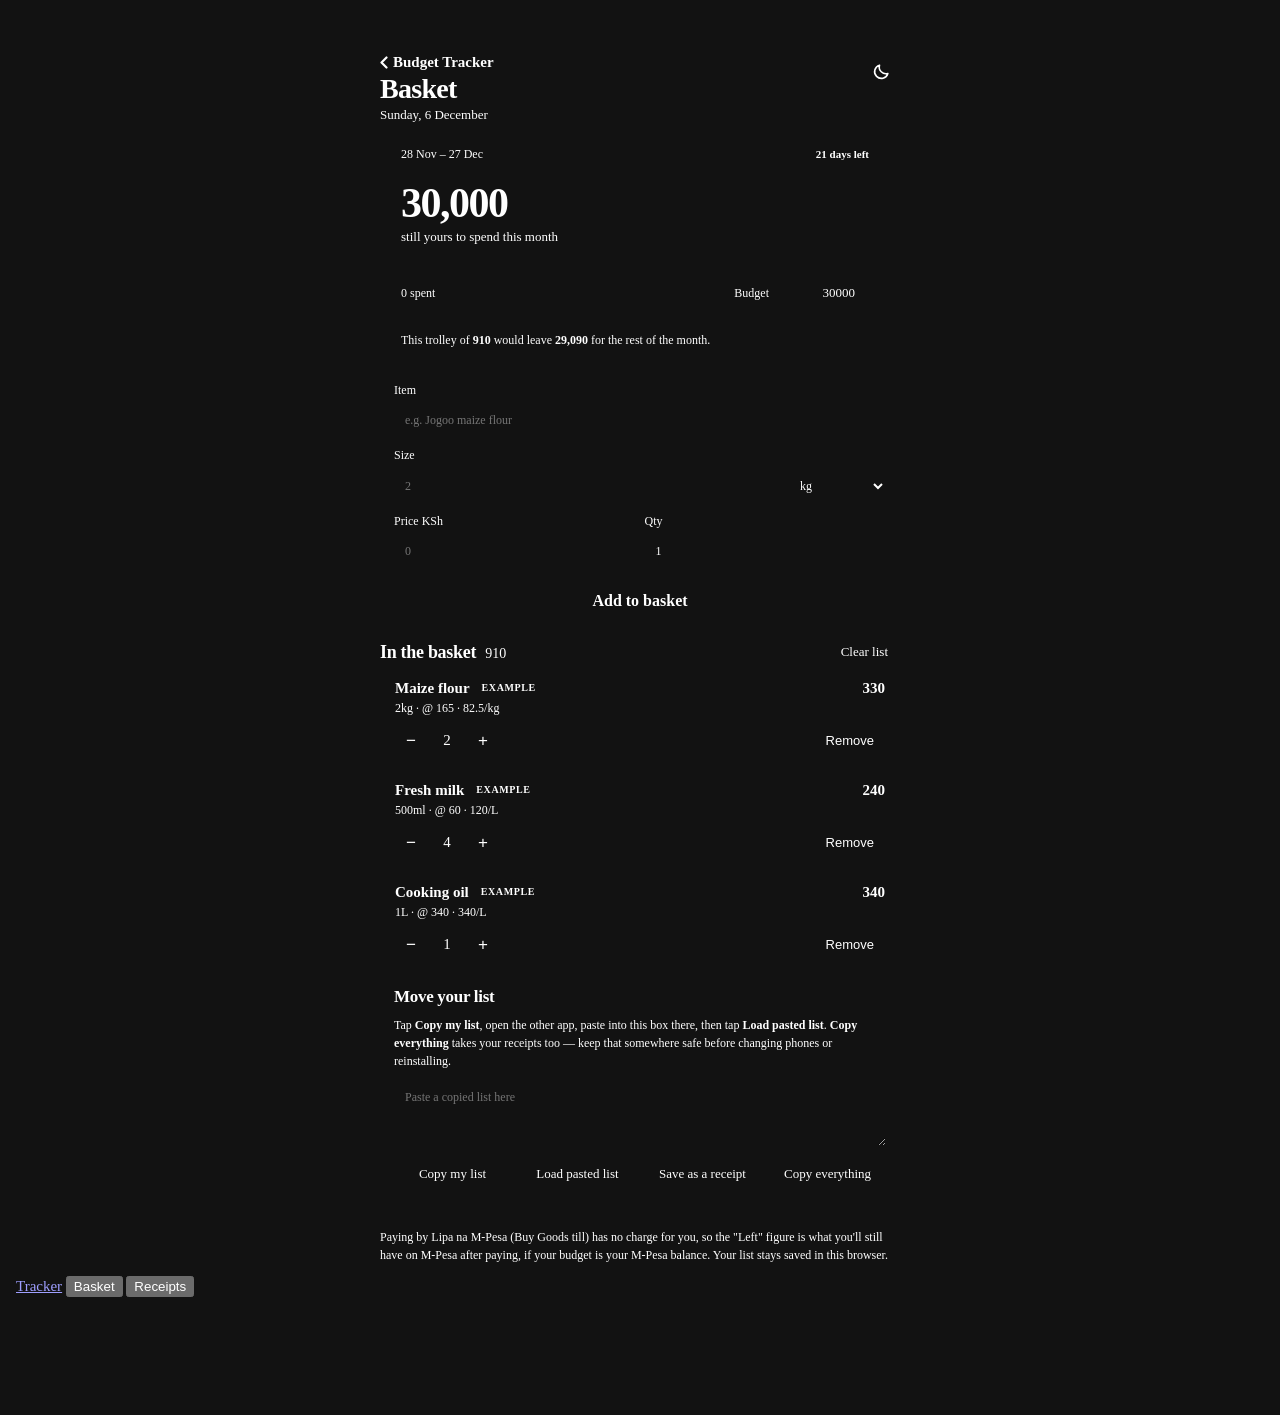
==== app/src/main/assets/basket.html @ 9d041f19 "Six improvements Jose asked for in one go Receipts know their shop. The slip prints its name at the " ====
<!doctype html><html><head><meta charset=utf8><meta name=viewport content="width=device-width,initial-scale=1,viewport-fit=cover">
<title>Basket — Budget Tracker</title>
<style>:root{color-scheme:dark;box-sizing:border-box;padding-top:env(safe-area-inset-top,0px);padding-bottom:env(safe-area-inset-bottom,0px)}html{scroll-padding-top:env(safe-area-inset-top,0px)}body{margin:0;padding:0;font:14px -apple-system,BlinkMacSystemFont,sans-serif;background:#000;color:#fff}img{max-width:100%}[hidden]:not([hidden=until-found i]){display:none!important}</style>
</head><body>
<script>
  try {
    var m = localStorage.getItem('budget-theme');
    if (m !== 'light' && m !== 'dark') {
      m = matchMedia('(prefers-color-scheme: dark)').matches ? 'dark' : 'light';
    }
    var k = localStorage.getItem('budget-look') === 'minted' ? 'minted' : '';
    document.documentElement.setAttribute('data-theme', m);
    if (k) document.documentElement.setAttribute('data-look', k);
    document.documentElement.style.background =
      k ? (m === 'dark' ? '#07130d' : '#e4f2e6') : (m === 'dark' ? '#000' : '#f2f2f7');
  } catch (e) {}
</script>
<link rel="stylesheet" href="css/theme.css">
<style>
*{-webkit-tap-highlight-color:transparent}
/* Transparent so the engraving behind it shows; html owns the page colour. */
body{background:transparent;color:var(--ink);font-family:var(--body);font-size:15px;
  padding-left:max(16px,env(safe-area-inset-left,0px));
  padding-right:max(16px,env(safe-area-inset-right,0px));
  padding-block:0 118px}

.wrap{position:relative;z-index:1;max-width:520px;margin:0 auto;display:flex;flex-direction:column;gap:14px}
.num{font-variant-numeric:tabular-nums;letter-spacing:0}

/* ---- header ---------------------------------------------------------- */
.hello{padding-top:52px;display:flex;align-items:flex-start;justify-content:space-between;gap:12px}
.today{margin:2px 0 0;font-size:13px;color:var(--ink2);font-weight:500}
.upto{display:inline-flex;align-items:center;gap:5px;font-size:15px;font-weight:600;
  color:var(--tint);text-decoration:none;padding:2px 0}
h1{font-size:28px;margin:0;font-weight:700;letter-spacing:-.7px}
.themebtn{width:38px;height:38px;border-radius:19px;border:1px solid var(--card-line);
  background:var(--card);color:var(--tint);cursor:pointer;display:flex;align-items:center;
  justify-content:center;flex:none;box-shadow:var(--card-shadow)}

/* ---- the budget card ------------------------------------------------- */
.cycle{background:var(--hero);color:var(--hero-ink);border-radius:22px;padding:20px;
  display:flex;flex-direction:column;border:1px solid transparent;
  backdrop-filter:var(--blur);-webkit-backdrop-filter:var(--blur)}
:root[data-theme="dark"] .cycle{border-color:var(--card-line)}
.cyctop{display:flex;justify-content:space-between;align-items:center;gap:10px;
  font-size:12px;color:var(--hero-dim);font-weight:500}
.pill{font-size:11px;font-weight:600;padding:4px 10px;border-radius:999px;white-space:nowrap;
  background:var(--hero-track);color:var(--hero-ink)}
:root[data-theme="dark"] .pill{background:var(--tint);color:var(--on-tint)}
.cycbig{font-size:42px;font-weight:700;letter-spacing:-1.5px;line-height:1;margin-top:18px}
.cycsub{margin:5px 0 0;font-size:13px;color:var(--hero-dim)}
.bar{height:6px;background:var(--hero-track);border-radius:3px;overflow:hidden;margin-top:18px}
.bar i{display:block;height:100%;width:0;background:var(--hero-fill);border-radius:3px;transition:width .25s}
.cycfoot{display:flex;justify-content:space-between;align-items:center;gap:10px;
  margin-top:10px;font-size:12px;color:var(--hero-dim)}
.cycfoot .budget{display:flex;align-items:center;gap:6px}
.cycfoot .budget input{width:86px;padding:6px 9px;font-size:13px;text-align:right;
  background:var(--hero-track);border:0;border-radius:9px;color:var(--hero-ink)}
.cycfoot .owned{text-decoration:none;color:var(--hero-dim)}
.cycfoot .owned b{background:var(--hero-track);color:var(--hero-ink);font-weight:600;
  padding:6px 10px;border-radius:9px;margin-left:5px;display:inline-block}
.basketline{margin:14px 0 0;padding-top:12px;border-top:1px solid var(--hero-track);
  font-size:12px;color:var(--hero-dim)}
.basketline b{color:var(--hero-ink);font-weight:600}

/* ---- surfaces -------------------------------------------------------- */
input,select,textarea{background:var(--card);border:1px solid var(--card-line);
  border-radius:12px;padding:11px;min-width:0;color:var(--ink);font:inherit}
input:focus,select:focus,textarea:focus,button:focus-visible,a:focus-visible{
  outline:2px solid var(--tint);outline-offset:2px}
form{background:var(--card);border:1px solid var(--card-line);border-radius:18px;padding:14px;
  display:grid;grid-template-columns:1fr 1fr;gap:9px;box-shadow:var(--card-shadow)}
form .full{grid-column:1/-1}
form label{display:flex;flex-direction:column;gap:4px;font-size:12px;color:var(--ink2);min-width:0}
.size{display:flex;gap:6px}.size input{flex:1;width:0}.size select{width:96px;padding:11px 6px}
.addrow{grid-column:1/-1;display:flex;gap:9px}
.add{flex:1;background:var(--tint);color:var(--on-tint);border:0;border-radius:13px;
  padding:13px 8px;font-weight:600;font-size:16px;cursor:pointer;font-family:inherit}
.add.scan{background:var(--tint-soft);color:var(--tint);box-shadow:none}
:root[data-theme="dark"] .add.scan{color:var(--tint)}

.listhead{display:flex;justify-content:space-between;align-items:center}
.listhead h2{font-size:18px;margin:0;font-weight:700;letter-spacing:-.3px;
  display:flex;align-items:baseline;gap:9px}
.listhead h2 .num{font-size:14px;color:var(--ink2);font-weight:500}
.ghost{background:var(--card);border:1px solid var(--card-line);border-radius:11px;
  padding:7px 12px;font-size:13px;cursor:pointer;color:var(--ink);font-family:inherit}
.confirm{color:var(--bad);border-color:var(--bad)}

ul{list-style:none;margin:0;padding:0;background:var(--card);border:1px solid var(--card-line);
  border-radius:18px;overflow:hidden;box-shadow:var(--card-shadow)}
li{display:grid;grid-template-columns:1fr auto;gap:4px 10px;padding:13px 15px;
  border-bottom:1px solid var(--line)}
li:last-child{border-bottom:0}
.nm{font-weight:600;min-width:0;overflow-wrap:anywhere}
.ex{font-size:10px;letter-spacing:.06em;text-transform:uppercase;background:var(--tint-soft);
  color:var(--tint);padding:2px 6px;border-radius:5px;margin-left:6px;vertical-align:2px}
.meta{font-size:12px;color:var(--ink2);font-family:var(--mono)}
.line{text-align:right;font-weight:600;font-variant-numeric:tabular-nums}
.ctl{grid-column:1/-1;display:flex;align-items:center;gap:7px;margin-top:4px}
.ctl button{width:32px;height:32px;border-radius:10px;border:1px solid var(--card-line);
  background:transparent;color:var(--ink);cursor:pointer;font-size:17px;line-height:1}
.ctl .q{min-width:26px;text-align:center;font-variant-numeric:tabular-nums}
.ctl .del{margin-left:auto;width:auto;padding:0 11px;font-size:13px;color:var(--bad);border:0}
.empty{padding:22px;text-align:center;color:var(--ink2)}
.tip{font-size:12px;color:var(--ink2);line-height:1.5}

.xfer{background:var(--card);border:1px solid var(--card-line);border-radius:18px;padding:14px;
  display:flex;flex-direction:column;gap:9px;box-shadow:var(--card-shadow)}
.xfer h2{font-size:17px;margin:0;font-weight:700;letter-spacing:-.3px}
.xfer .tip{margin:0}
textarea{font-family:var(--mono);font-size:12px;width:100%;box-sizing:border-box;resize:vertical}
.xbtns{display:flex;gap:8px;flex-wrap:wrap}.xbtns .ghost{flex:1;padding:11px}

/* ---- receipts -------------------------------------------------------- */
.stack{display:flex;flex-direction:column;gap:14px}
.sect{background:var(--card);border:1px solid var(--card-line);border-radius:18px;padding:16px;
  box-shadow:var(--card-shadow)}
.sect h2{font-size:17px;margin:0 0 10px;font-weight:700;letter-spacing:-.3px;color:var(--ink)}
.row2{display:flex;justify-content:space-between;gap:10px;padding:9px 0;
  border-bottom:1px solid var(--line);font-size:15px}
.row2:last-child{border-bottom:0}
.row2 .n{min-width:0;overflow-wrap:anywhere}
.row2 .s{display:block;font-size:12px;color:var(--ink2);margin-top:2px}
.row2 .v{font-family:var(--mono);font-variant-numeric:tabular-nums;white-space:nowrap;font-weight:600}
.rcard{display:flex;justify-content:space-between;align-items:center;gap:12px;width:100%;
  text-align:left;background:var(--card);border:1px solid var(--card-line);border-radius:16px;
  padding:14px 16px;cursor:pointer;color:var(--ink);font-family:inherit;box-shadow:var(--card-shadow)}
.rcard .ricon{width:38px;height:38px;border-radius:50%;flex:none;display:grid;
  place-items:center;font-size:19px;line-height:1;background:var(--track)}
.rcard .rtext{flex:1 1 auto;min-width:0}
.rcard .when{font-weight:600;font-size:16px}
.rcard .sub2{font-size:13px;color:var(--ink2)}
.rcard .amt{font-family:var(--mono);font-weight:600;white-space:nowrap;font-variant-numeric:tabular-nums}
.back{background:none;border:0;color:var(--tint);font-weight:600;font-size:15px;padding:0;
  cursor:pointer;text-align:left;font-family:inherit}
.datefix{display:flex;align-items:center;justify-content:space-between;gap:10px;font-size:13px;
  color:var(--ink2);background:var(--card);border:1px solid var(--card-line);border-radius:16px;
  padding:11px 14px;box-shadow:var(--card-shadow)}
.datefix input{padding:7px 9px}
.actions{display:flex;gap:8px}
.actions .ghost{flex:1;padding:12px}
.empty2{color:var(--ink2);font-size:13px;padding:6px 0;line-height:1.5}
.search{width:100%;box-sizing:border-box}

/* ---- the review sheet ------------------------------------------------ */
.sheet{position:fixed;inset:0;z-index:40;background:rgba(0,0,0,.45);display:flex;
  align-items:flex-end;justify-content:center}
.sheetbox{background:var(--bg);width:100%;max-width:520px;max-height:88vh;box-sizing:border-box;
  display:flex;flex-direction:column;border-radius:26px 26px 0 0;border:1px solid var(--card-line);
  border-bottom:0;padding:16px max(16px,env(safe-area-inset-left,0px))
  calc(16px + env(safe-area-inset-bottom,0px))}
.sheethead{display:flex;justify-content:space-between;align-items:baseline;gap:10px;margin-bottom:10px}
.sheethead h2{font-size:18px;margin:0;font-weight:700;cursor:pointer;letter-spacing:-.3px}
.sums{font-family:var(--mono);font-size:12px;color:var(--ink2);text-align:right;line-height:1.6;
  white-space:nowrap}
.sums b{color:var(--ink);font-weight:600}
.sums b.off,.sums .off{color:var(--bad)}
.rows{overflow-y:auto;display:flex;flex-direction:column;gap:8px;padding:2px 0}
.rows .tip{margin:0}
.r{display:grid;grid-template-columns:auto 1fr;gap:6px 9px;background:var(--card);
  border:1px solid var(--card-line);border-radius:14px;padding:10px}
.r>input[type=checkbox]{width:21px;height:21px;accent-color:var(--tint);margin:0;align-self:center;padding:0}
.r .rn{grid-column:2}
.r .rq{grid-column:2;display:flex;gap:8px}
.r .rq label{flex:1;display:flex;flex-direction:column;gap:2px;font-size:11px;color:var(--ink2);min-width:0}
.r input[type=text],.r input[type=number]{width:100%;box-sizing:border-box;padding:8px}
.r.off{opacity:.45}
.repl{display:flex;align-items:center;gap:9px;font-size:13px;color:var(--ink);margin-top:10px;line-height:1.4}
.repl input{width:19px;height:19px;accent-color:var(--tint);margin:0;padding:0;flex:none}
.raw{width:100%;margin-top:4px;padding:11px;color:var(--ink2)}
.sheetbtns{display:flex;gap:8px;margin-top:12px}
.sheetbtns button{flex:1}
.sheetbtns .ghost{padding:13px}
.sheetbtns button:disabled{opacity:.5}

@media print{
  body{background:#fff;color:#000;padding:0 12px}
  .tabs,.decal,#pageBasket,#pageReceipts,.sheet,.actions,.back,.datefix,.tip{display:none!important}
  .sect{border:0;padding:0;background:#fff;box-shadow:none}
  .row2{border-bottom:1px solid #ccc}
  .row2 .s,.sect h2{color:#555}
  .pheader{display:block;margin:0 0 10px}
  .pheader h1{font-size:18px}
}
.pheader{display:none}
@media (prefers-reduced-motion:reduce){.bar i{transition:none}}
</style>

<script src="js/decal.js"></script>

<div class="wrap">
<div id="pageBasket">
  <header class="hello">
    <div>
      <a class="upto" href="index.html">
        <svg width="8" height="13" viewBox="0 0 8 13" fill="none" stroke="currentColor"
             stroke-width="2.2" stroke-linecap="round" stroke-linejoin="round"
             aria-hidden="true"><path d="M6.5 1.5L1.5 6.5L6.5 11.5"/></svg>
        Budget Tracker
      </a>
      <h1 id="greet">Basket</h1>
      <p class="today" id="today"></p>
    </div>
    <button type="button" class="themebtn" id="themeBtn" aria-label="Switch between light and dark">
      <svg id="themeIcon" width="19" height="19" viewBox="0 0 24 24" fill="none" stroke="currentColor" stroke-width="2" stroke-linecap="round" stroke-linejoin="round" aria-hidden="true"></svg>
    </button>
  </header>

  <section class="cycle" id="meter">
    <div class="cyctop">
      <span id="cycRange"></span>
      <span class="pill" id="cycDays"></span>
    </div>
    <div class="cycbig num" id="cycLeft">0</div>
    <p class="cycsub" id="cycSub">still yours to spend this month</p>
    <div class="bar"><i id="fill"></i></div>
    <div class="cycfoot">
      <span class="num" id="cycSpent"></span>
      <label class="budget" id="budgetEdit" for="budget">Budget <input id="budget" class="num" type="number" inputmode="numeric" min="0" step="500" value="30000"></label>
      <a class="budget owned" id="budgetOwned" href="index.html#budget-card" hidden>Budget <b class="num" id="budgetFigure">0</b></a>
    </div>
    <p class="basketline" id="basketLine" hidden></p>
  </section>

  <form id="f" autocomplete="off">
    <label class="full" for="name">Item<input id="name" required placeholder="e.g. Jogoo maize flour"></label>
    <label class="full" for="sizeN">Size<span class="size"><input id="sizeN" class="num" type="number" inputmode="decimal" step="any" min="0" placeholder="2"><select id="unit"><option>kg</option><option>g</option><option>L</option><option>ml</option><option>pcs</option><option>pack</option></select></span></label>
    <label for="price">Price KSh<input id="price" class="num" type="number" inputmode="decimal" step="any" min="0" required placeholder="0"></label>
    <label for="qty">Qty<input id="qty" class="num" type="number" inputmode="numeric" min="1" value="1"></label>
    <div class="addrow">
      <button class="add" type="submit">Add to basket</button>
      <button class="add scan" type="button" id="scanBtn" hidden>Scan receipt</button>
    </div>
  </form>

  <div class="listhead"><h2>In the basket <span class="num" id="basketTotal"></span></h2><button class="ghost" id="clear" type="button">Clear list</button></div>
  <ul id="list"></ul>
  <section class="xfer">
    <h2>Move your list</h2>
    <p class="tip">Tap <b>Copy my list</b>, open the other app, paste into this box there, then tap <b>Load pasted list</b>. <b>Copy everything</b> takes your receipts too &mdash; keep that somewhere safe before changing phones or reinstalling.</p>
    <textarea id="code" rows="3" placeholder="Paste a copied list here"></textarea>
    <div class="xbtns"><button type="button" class="ghost" id="copyBtn">Copy my list</button><button type="button" class="ghost" id="loadBtn">Load pasted list</button><button type="button" class="ghost" id="keepBtn">Save as a receipt</button><button type="button" class="ghost" id="backupBtn">Copy everything</button></div>
    <p class="tip" id="xmsg" role="status"></p>
  </section>
  <section class="xfer" id="updateBox" hidden>
    <h2>This app</h2>
    <p class="tip" id="updateMsg">Version</p>
    <div class="xbtns">
      <button type="button" class="ghost" id="updateBtn">Check for updates</button>
      <button type="button" class="ghost" id="installBtn" hidden>Install it</button>
    </div>
  </section>
  <p class="tip">Paying by Lipa na M-Pesa (Buy Goods till) has no charge for you, so the "Left" figure is what you'll still have on M-Pesa after paying, if your budget is your M-Pesa balance. Your list stays saved in this browser.</p>
</div>

<div id="pageReceipts" hidden class="stack">
  <input id="q" class="search" type="search" placeholder="Search everything you have bought - e.g. flour" aria-label="Search saved receipts">
  <div class="sect" id="searchOut" hidden></div>
  <div class="sect" id="months"></div>
  <div class="sect" id="topItems"></div>
  <div class="stack" id="receiptList"></div>
</div>

<div id="pageOne" hidden class="stack">
  <button type="button" class="back" id="backToList">&lt; All receipts</button>
  <div class="pheader"><h1>Basket Budget</h1></div>
  <div class="sect" id="oneHead"></div>
  <div class="sect" id="oneItems"></div>
  <label class="datefix">Date on this receipt
    <input type="date" id="oneDate" aria-label="Date on this receipt">
  </label>
  <div class="actions">
    <button type="button" class="ghost" id="onePrint">Save as PDF</button>
    <button type="button" class="ghost" id="oneLoad">Put in basket</button>
    <button type="button" class="ghost" id="oneDelete">Delete</button>
  </div>
</div>
</div>


<nav class="tabs">
  <a class="tab" href="index.html">Tracker</a>
  <button type="button" class="tab on" id="tabBasket">Basket</button>
  <button type="button" class="tab" id="tabReceipts">Receipts</button>
</nav>

<div class="sheet" id="sheet" hidden>
  <div class="sheetbox" role="dialog" aria-modal="true" aria-labelledby="sheetTitle">
    <div class="sheethead">
      <h2 id="sheetTitle">From the receipt</h2>
      <div class="sums" id="sums"></div>
    </div>
    <div class="rows" id="rows"></div>
    <p class="tip" id="sheetMsg" role="status"></p>
    <!-- The camera's own text. It was hidden behind a tap on the heading, which
         is the same as not being there: when a scan comes back short this is
         the only thing that says whether the camera missed the line or the
         reader did, and it has to be in front of you to get used. -->
    <button type="button" class="ghost raw" id="sheetRaw" hidden>What the camera read</button>
    <label class="repl" id="replWrap" hidden>
      <input type="checkbox" id="replBox"><span id="replText"></span>
    </label>
    <!-- A receipt paid in cash is a claim on the cash in your pocket. Ticked,
         the slip's total goes to the tracker as an itemised cash run, so it
         need not be typed a second time on the Cash page. -->
    <label class="repl" id="cashWrap" hidden>
      <input type="checkbox" id="cashBox"><span>Paid in cash &mdash; take it off the cash in my pocket</span>
    </label>
    <div class="sheetbtns">
      <button type="button" class="ghost" id="sheetCancel">Cancel</button>
      <button type="button" class="add" id="sheetAdd">Add items</button>
    </div>
  </div>
</div>

<script>
const KEY='basket-budget-v1';
const fmt=n=>Math.round(n).toLocaleString('en-KE');
const fmt2=n=>(Math.round(n*100)/100).toLocaleString('en-KE');
let state={budget:30000,items:[
  {id:1,name:'Maize flour',size:2,unit:'kg',price:165,qty:2,ex:true},
  {id:2,name:'Fresh milk',size:500,unit:'ml',price:60,qty:4,ex:true},
  {id:3,name:'Cooking oil',size:1,unit:'L',price:340,qty:1,ex:true}
]};
try{const s=localStorage.getItem(KEY);if(s)state=JSON.parse(s)}catch(e){}
const save=()=>{try{localStorage.setItem(KEY,JSON.stringify(state))}catch(e){}};
const $=id=>document.getElementById(id);
$('budget').value=state.budget;

/* The Android wrapper, when there is one. In a plain browser every call below
   is skipped and the page behaves exactly as it always did. */
const and=()=>window.Android; // looked up on each call, never captured
const bridge=m=>{try{const a=and();return !!(a&&typeof a[m]==='function')}catch(e){return false}};
const sheetFlag=open=>{if(bridge('setSheetOpen')){try{and().setSheetOpen(open)}catch(e){}}};

function unitPrice(it){
  if(!it.size)return '';
  const map={kg:[1,'kg'],g:[1000,'kg'],L:[1,'L'],ml:[1000,'L']};
  if(map[it.unit]){const per=it.price/(it.size/map[it.unit][0]);return ' · '+fmt2(per)+'/'+map[it.unit][1]}
  return '';
}
function render(){
  const basket=state.items.reduce((s,i)=>s+i.price*i.qty,0);
  $('basketTotal').textContent=basket?fmt(basket):'';
  renderCycle(basket);
  publishGlance();
  const ul=$('list');ul.innerHTML='';
  if(!state.items.length){ul.innerHTML='<li class="empty" style="display:block">Nothing yet. Add your first item above.</li>';return}
  state.items.forEach(it=>{
    const li=document.createElement('li');
    const sz=it.size?`${it.size}${it.unit} · `:'';
    li.innerHTML=`<div class="nm"></div><div class="line num">${fmt(it.price*it.qty)}</div>
      <div class="meta">${sz}@ ${fmt2(it.price)}${unitPrice(it)}</div><div></div>
      <div class="ctl"><button type="button" data-a="-" aria-label="One less">−</button><span class="q num">${it.qty}</span><button type="button" data-a="+" aria-label="One more">+</button><button type="button" class="del" data-a="x">Remove</button></div>`;
    li.querySelector('.nm').textContent=it.name;
    if(it.ex)li.querySelector('.nm').insertAdjacentHTML('beforeend','<span class="ex">example</span>');
    li.querySelectorAll('button').forEach(btn=>btn.onclick=()=>{
      const a=btn.dataset.a;
      if(a==='+')it.qty++;
      if(a==='-'){it.qty--;if(it.qty<1)state.items=state.items.filter(x=>x!==it)}
      if(a==='x')state.items=state.items.filter(x=>x!==it);
      save();render();
    });
    ul.appendChild(li);
  });
}
$('budget').oninput=e=>{state.budget=+e.target.value||0;save();render()};

/* ---- The month, as Jose counts it ------------------------------------- */
/* His budget runs from the 28th to the 27th, so a shop on the 29th belongs
   to the cycle that opened the day before, not to the calendar month. */
const CYCLE_DAY=28;
function cycleOf(when){
  const start=new Date(when.getFullYear(),when.getMonth(),CYCLE_DAY);
  if(when.getDate()<CYCLE_DAY)start.setMonth(start.getMonth()-1);
  const end=new Date(start.getFullYear(),start.getMonth()+1,CYCLE_DAY-1);
  return {start:start,end:end};
}
const shortDate=s=>{const p=s.split('-').map(Number);return p[2]+' '+MONTHS[p[1]-1].slice(0,3)};

/* Basket used to carry its own budget figure. It is one app now, and the
   tracker is where a month is reckoned from the statements - so Groceries
   comes from there: the amount, and what has already gone on it this cycle.
   That figure is the honest one, because it counts every shop M-PESA paid
   for, not only the slips that were scanned.

   Same origin, so this is just a read; the tracker writes it on every render.
   With no tracker data yet, the old local budget still works. */
const GKEY='mpesa-tracker.glance';
function trackerGlance(){
  try{
    const g=JSON.parse(localStorage.getItem(GKEY)||'null');
    if(!g||!(+g.groceriesBudget>0)||!g.cycleFrom||!g.cycleTo)return null;
    return g;
  }catch(e){return null}
}

/* And back the other way: what is in the trolley, for the tracker's home. */
const BGKEY='basket.glance';
function publishGlance(){
  const real=state.items.filter(i=>!i.ex);
  try{
    localStorage.setItem(BGKEY,JSON.stringify({
      at:new Date().toISOString(),
      items:real.length,
      total:real.reduce((s,i)=>s+i.price*i.qty,0),
      receipts:receipts.length,
      lastShop:receipts.length?receipts[0].date:null
    }));
  }catch(e){}
}

function renderCycle(basket){
  const now=new Date();
  const g=trackerGlance();
  let from,to,spent,budget;
  if(g){
    from=g.cycleFrom;to=g.cycleTo;
    budget=+g.groceriesBudget||0;
    spent=+g.groceriesSpent||0;
  }else{
    const c=cycleOf(now);
    from=iso(c.start);to=iso(c.end);
    /* Without the tracker all that is known here is the slips that were
       scanned, which is a floor on the real figure, not the figure. */
    spent=receipts.filter(r=>r.date>=from&&r.date<=to)
      .reduce((s,r)=>s+receiptSum(r),0);
    budget=+state.budget||0;
  }
  const left=budget-spent;
  const pct=budget?Math.min(100,spent/budget*100):0;
  const days=Math.max(0,Math.round((Date.parse(to)-Date.parse(iso(now)))/86400000));

  $('cycRange').textContent=(g?'Groceries · ':'')+shortDate(from)+' – '+shortDate(to);
  $('cycDays').textContent=days===0?'last day':days+(days===1?' day left':' days left');
  $('cycLeft').textContent=fmt(Math.abs(left));
  $('cycSub').textContent=left<0?'over your budget this month':'still yours to spend this month';
  $('cycSpent').textContent=fmt(spent)+' spent'+(g?' this month':'');
  $('fill').style.width=pct+'%';
  $('fill').style.background=left<0?'var(--bad)':pct>=85?'var(--warn)':'var(--hero-fill)';
  $('cycLeft').style.color=left<0?'var(--bad)':'var(--hero-ink)';

  /* The figure is the tracker's, so it is shown there rather than typed here.
     Two places to edit one number is how they end up disagreeing. */
  $('budgetEdit').hidden=!!g;
  $('budgetOwned').hidden=!g;
  if(g)$('budgetFigure').textContent=fmt(budget);
  else $('budget').value=state.budget;

  const line=$('basketLine');
  if(basket>0&&budget>0){
    line.hidden=false;
    const after=left-basket;
    line.innerHTML='This trolley of <b>'+fmt(basket)+'</b> would leave <b>'+
      fmt(Math.abs(after))+'</b>'+(after<0?' over your budget.':' for the rest of the month.');
  }else if(basket>0){
    line.hidden=false;
    line.innerHTML='This trolley comes to <b>'+fmt(basket)+'</b>.';
  }else line.hidden=true;
}

/* ---- Light or dark, Jose's choice ------------------------------------- */
/* One key for both pages: switching the theme in Basket and finding the
   tracker still light is the sort of seam that gives away two apps bolted
   together. The old per-page keys are read once so nothing resets. */
const TKEY='budget-theme';
const SUN='<circle cx="12" cy="12" r="4.2"></circle><path d="M12 2v2M12 20v2M4.2 4.2l1.4 1.4M18.4 18.4l1.4 1.4M2 12h2M20 12h2M4.2 19.8l1.4-1.4M18.4 5.6l1.4-1.4"></path>';
const MOON='<path d="M20 14.5A8.5 8.5 0 0 1 9.5 4a8.5 8.5 0 1 0 10.5 10.5z"></path>';
function applyTheme(mode){
  /* The inline head script paints html before the stylesheet lands; its inline
     style then outranks the stylesheet, so hand control back here. */
  document.documentElement.style.background='';
  document.documentElement.setAttribute('data-theme',mode);
  /* The icon shows what tapping gives you, not where you are. */
  $('themeIcon').innerHTML=mode==='dark'?SUN:MOON;
  try{localStorage.setItem(TKEY,mode)}catch(e){}
  /* The status bar is Android's, so it has to be told. */
  if(bridge('setChrome')){
    const mint=document.documentElement.getAttribute('data-look')==='minted';
    const bar=mint?(mode==='dark'?'#07130D':'#E4F2E6'):(mode==='dark'?'#000000':'#F2F2F7');
    try{and().setChrome(bar,mode==='dark')}catch(e){}
  }
}
function startTheme(){
  let mode=null;
  try{mode=localStorage.getItem(TKEY)||localStorage.getItem('basket-theme')||localStorage.getItem('mpesa-theme')}catch(e){}
  if(mode!=='light'&&mode!=='dark'){
    mode=window.matchMedia&&window.matchMedia('(prefers-color-scheme: dark)').matches?'dark':'light';
  }
  applyTheme(mode);
}
$('themeBtn').onclick=()=>
  applyTheme(document.documentElement.getAttribute('data-theme')==='dark'?'light':'dark');

/* The name lives in the tracker's settings, one page and one origin away, so
   this page can simply read it. A heading that says "Basket" on a phone that
   only ever belongs to one person is a label; his own name is a greeting. */
function myName(){
  try{
    const d=JSON.parse(localStorage.getItem('mpesa-tracker.v1')||'{}');
    const n=String((d.settings&&d.settings.name)||'').trim();
    return n?n.split(/\s+/)[0]:'';
  }catch(e){return ''}
}
function greet(){
  const now=new Date();
  const days=['Sunday','Monday','Tuesday','Wednesday','Thursday','Friday','Saturday'];
  $('today').textContent=days[now.getDay()]+', '+now.getDate()+' '+MONTHS[now.getMonth()];
  const who=myName();
  if(who)$('greet').textContent='Hello '+who;
}
$('f').onsubmit=e=>{
  e.preventDefault();
  const price=parseFloat($('price').value);if(!(price>=0))return;
  state.items=state.items.filter(i=>!i.ex);
  state.items.unshift({id:Date.now(),name:$('name').value.trim(),size:parseFloat($('sizeN').value)||0,unit:$('unit').value,price,qty:Math.max(1,parseInt($('qty').value)||1)});
  save();render();
  $('name').value='';$('sizeN').value='';$('price').value='';$('qty').value=1;$('name').focus();
};
let armed=false;
$('clear').onclick=()=>{
  const b=$('clear');
  if(!armed){armed=true;b.textContent='Tap again to clear';b.classList.add('confirm');setTimeout(()=>{armed=false;b.textContent='Clear list';b.classList.remove('confirm')},3000);return}
  state.items=[];armed=false;b.textContent='Clear list';b.classList.remove('confirm');save();render();
};
const msg=t=>{$('xmsg').textContent=t};
function putOnClipboard(text,done){
  const ta=$('code');
  ta.value=text;
  const sel=()=>{ta.focus();ta.select();try{document.execCommand('copy')}catch(e){}};
  const viaAndroid=()=>{
    if(bridge('copyToClipboard')){try{and().copyToClipboard(ta.value);done();return true}catch(e){}}
    return false;
  };
  const fallback=()=>{if(!viaAndroid()){sel();msg('Text is selected in the box. Long-press it and tap Copy.')}};
  try{navigator.clipboard.writeText(ta.value).then(done,fallback)}catch(e){fallback()}
}
$('backupBtn').onclick=()=>{
  putOnClipboard('BASKET2:'+JSON.stringify({
    budget:state.budget,
    items:state.items.filter(i=>!i.ex),
    receipts:receipts
  }),()=>msg('Copied your basket and all '+receipts.length+
    (receipts.length===1?' receipt':' receipts')+'. Paste it somewhere safe.'));
};
$('copyBtn').onclick=()=>{
  const ta=$('code');
  ta.value='BASKET1:'+JSON.stringify({budget:state.budget,items:state.items.filter(i=>!i.ex)});
  const sel=()=>{ta.focus();ta.select();try{document.execCommand('copy')}catch(e){}};
  const ok=()=>msg('Copied. Now paste it in the other app.');
  // A WebView can refuse navigator.clipboard, so Android's own clipboard is
  // the next thing tried, and hand-selection the last.
  const viaAndroid=()=>{
    if(bridge('copyToClipboard')){try{and().copyToClipboard(ta.value);ok();return true}catch(e){}}
    return false;
  };
  const fallback=()=>{if(!viaAndroid()){sel();msg('Text is selected in the box. Long-press it and tap Copy.')}};
  try{
    navigator.clipboard.writeText(ta.value).then(ok,fallback);
  }catch(e){fallback()}
};
$('loadBtn').onclick=()=>{
  try{
    let t=$('code').value.trim();
    if(t.startsWith('BASKET1:')||t.startsWith('BASKET2:'))t=t.slice(8);
    const d=JSON.parse(t);
    if(!Array.isArray(d.items))throw 0;
    const loaded=d.items.map(i=>({id:i.id||Date.now()+Math.random(),name:String(i.name||'Item'),size:+i.size||0,unit:i.unit||'pcs',price:+i.price||0,qty:Math.max(1,+i.qty||1)}));
    state={budget:(d.budget!=null?+d.budget:state.budget)||0,items:loaded};
    $('budget').value=state.budget;
    let note='Loaded '+loaded.length+' items.';
    // A full backup brings the receipts back with it.
    if(Array.isArray(d.receipts)){
      receipts=d.receipts.filter(r=>r&&r.date&&Array.isArray(r.items));
      receipts.sort((a,b)=>a.date<b.date?1:a.date>b.date?-1:0);
      saveReceipts();renderReceipts();
      note+=' Restored '+receipts.length+(receipts.length===1?' receipt.':' receipts.');
    }
    // A pasted list can carry the day it was bought, and then it is kept as a
    // receipt too rather than only filling the basket.
    if(/^\d{4}-\d{2}-\d{2}$/.test(String(d.date||''))){
      storeReceipt(loaded,d.date,d.slipTotal==null?null:+d.slipTotal,d.lineCount==null?null:+d.lineCount);
      note+=' Saved under Receipts as '+prettyDate(d.date)+'.';
    }
    save();render();$('code').value='';
    msg(note);
  }catch(e){msg('That text is not a copied list. Copy it again with the Copy my list button and paste the whole thing.')}
};

/* ---- Scan receipt ----------------------------------------------------- */
let scanned=[], receiptTotal=null, lineCount=null, scanMsg='', rawRows=[];

if(bridge('scanReceipt'))$('scanBtn').hidden=false;
$('scanBtn').onclick=()=>{try{and().scanReceipt()}catch(e){}};

const openSheet=()=>{$('sheet').hidden=false;sheetFlag(true)};
const closeSheet=()=>{$('sheet').hidden=true;sheetFlag(false);scanned=[];receiptTotal=null;lineCount=null;scanMsg='';rawRows=[]};
/* Android's back button calls this first; true means it closed something. */
window.bbCloseSheet=()=>{if($('sheet').hidden)return false;closeSheet();return true};

window.onReceiptScanning=()=>{
  scanned=[];receiptTotal=null;lineCount=null;scanMsg='';rawRows=[];
  $('rows').innerHTML='';$('sums').innerHTML='';
  $('sheetMsg').textContent='Reading the receipt…';
  $('sheetAdd').hidden=true;$('sheetCancel').textContent='Cancel';
  $('cashWrap').hidden=true;$('cashBox').checked=false;
  openSheet();
};

window.onReceiptScanned=payload=>{
  const d=Array.isArray(payload)?{items:payload,receiptTotal:null}:(payload||{});
  scanned=(d.items||[]).map(i=>({
    on:true,
    name:String(i.name||'Item'),
    qty:Math.max(1,parseInt(i.qty)||1),
    price:+i.price||0
  }));
  receiptTotal=(d.receiptTotal==null)?null:+d.receiptTotal;
  lineCount=(d.lineCount==null)?null:+d.lineCount;
  rawRows=Array.isArray(d.rows)?d.rows:[];
  scanMsg=d.message?String(d.message):'';
  drawSheet();
  openSheet();
};

function drawSheet(){
  const rows=$('rows');rows.innerHTML='';
  $('sheetAdd').hidden=!scanned.length;
  $('cashWrap').hidden=!scanned.length;
  $('sheetRaw').hidden=!rawRows.length;
  if(!scanned.length){
    $('sums').innerHTML='';
    $('sheetCancel').textContent='Close';
    $('sheetMsg').textContent='';
    const p=document.createElement('p');
    p.className='tip';
    p.textContent=scanMsg||'Nothing could be read off that photo. It works best with the slip flat, well lit, and filling the frame.';
    rows.appendChild(p);
    if(bridge('scanReceipt')){
      const b=document.createElement('button');
      b.type='button';b.className='add';b.textContent='Try another photo';
      b.onclick=()=>{closeSheet();try{and().scanReceipt()}catch(e){}};
      rows.appendChild(b);
    }
    return;
  }
  $('sheetCancel').textContent='Cancel';
  // Scanning a second time must not stack a whole shop on top of the first.
  const already=state.items.filter(i=>!i.ex).length;
  $('replWrap').hidden=!already;
  $('replBox').checked=false;
  $('replText').textContent='Clear the '+already+(already===1?' item':' items')+
    ' already in my basket first';
  scanned.forEach(it=>{
    const r=document.createElement('div');
    r.className='r';
    r.innerHTML=`<input type="checkbox" checked aria-label="Include this item">
      <input class="rn" type="text" aria-label="Item name">
      <div class="rq"><label>Qty<input type="number" min="1" inputmode="numeric" class="num" value="${it.qty}"></label>
      <label>Price KSh<input type="number" min="0" step="any" inputmode="decimal" class="num" value="${it.price}"></label></div>`;
    const cb=r.querySelector('input[type=checkbox]'), nm=r.querySelector('.rn');
    const qp=r.querySelectorAll('.rq input'), q=qp[0], p=qp[1];
    nm.value=it.name; // set as a value, never as markup: this text came off a photo
    cb.onchange=()=>{it.on=cb.checked;r.className='r'+(it.on?'':' off');sums()};
    nm.oninput=()=>{it.name=nm.value};
    q.oninput=()=>{it.qty=Math.max(1,parseInt(q.value)||1);sums()};
    p.oninput=()=>{it.price=parseFloat(p.value)||0;sums()};
    rows.appendChild(r);
  });
  sums();
}

function sums(){
  const on=scanned.filter(i=>i.on);
  const t=on.reduce((s,i)=>s+i.price*i.qty,0);
  // The slip's own total against the rows that are ticked, so a misread shows.
  const gap=receiptTotal==null?0:Math.round(receiptTotal-t);
  if(receiptTotal==null)$('sums').innerHTML='Your list <b>'+fmt(t)+'</b>';
  else $('sums').innerHTML='Slip total <b>'+fmt(receiptTotal)+'</b><br>Your list <b class="'+
    (Math.abs(gap)>1?'off':'')+'">'+fmt(t)+'</b>';
  // The slip counts its own lines, so a short read is visible rather than guessed.
  if(lineCount!=null){
    const short=scanned.length<lineCount;
    $('sums').innerHTML+='<br><span class="'+(short?'off':'')+'">'+
      scanned.length+' of '+lineCount+' lines</span>';
  }
  $('sheetAdd').textContent='Add '+on.length+(on.length===1?' item':' items');
  $('sheetAdd').disabled=!on.length;
  // Say what the difference means, rather than leaving two numbers to compare.
  $('sheetMsg').textContent=
    receiptTotal==null?'Check these against the slip. Untick anything you do not want.':
    Math.abs(gap)<=1?'This matches the slip. Untick anything you do not want.':
    gap>0?'KSh '+fmt(gap)+' less than the slip, so some lines were not read. Add those by hand, or photograph the slip again with the sections overlapping.':
    // Not necessarily a repeat: a till prints the same thing twice when you
    // buy two of it, and the slip's own total is as misreadable as any other
    // row. Saying "untick the repeats" sent him to delete a line he had
    // really bought.
    'KSh '+fmt(-gap)+' more than the slip. Either a line was read twice, or the slip total itself was misread — check the two against the paper before unticking anything.';
}

const sameThing=n=>String(n).toLowerCase().replace(/[^a-z0-9]/g,'');
$('sheetAdd').onclick=()=>{
  const add=scanned.filter(i=>i.on&&i.name.trim()&&i.price>0);
  if(!add.length)return;
  state.items=$('replBox').checked?[]:state.items.filter(i=>!i.ex);
  // Re-reading the same slip updates the lines it put there before, rather
  // than leaving two of everything.
  const incoming=new Set(add.map(i=>sameThing(i.name)));
  state.items=state.items.filter(i=>!incoming.has(sameThing(i.name)));
  // Reversed, so the first row on the receipt ends up at the top of the list.
  add.slice().reverse().forEach((i,k)=>state.items.unshift(
    {id:Date.now()+k,name:i.name.trim(),size:0,unit:'pcs',price:i.price,qty:i.qty}));
  const kept=keepReceipt(add);
  if($('cashBox').checked&&kept)claimCash(kept);
  closeSheet();save();render();
};
// Copies the camera's own text, which is the only way to tell a misread
// apart from a line the camera never saw.
const copyRaw=()=>{
  if(!rawRows.length)return;
  const text=rawRows.join(String.fromCharCode(10));
  const done=()=>{$('sheetMsg').textContent='Copied what the camera read ('+rawRows.length+' rows). Paste it anywhere.'};
  if(bridge('copyToClipboard')){try{and().copyToClipboard(text);done();return}catch(e){}}
  try{navigator.clipboard.writeText(text).then(done,()=>{})}catch(e){}
};
$('sheetRaw').onclick=copyRaw;
$('sheetTitle').onclick=copyRaw;
$('sheetCancel').onclick=()=>closeSheet();
$('sheet').onclick=e=>{if(e.target===$('sheet'))closeSheet()};

/* ---- Updates --------------------------------------------------------- */
/* The one thing in the app that uses the network, and only when tapped. */
if(bridge('appVersion')){
  $('updateBox').hidden=false;
  let version='';
  try{version=and().appVersion()}catch(e){}
  $('updateMsg').textContent='Version '+version+'. Updates come from the project on GitHub.';
  $('updateBtn').onclick=()=>{
    $('updateMsg').textContent='Checking…';
    $('installBtn').hidden=true;
    try{and().checkUpdate()}catch(e){$('updateMsg').textContent='Could not check just now.'}
  };
  /* Never swallow this: a bridge call that threw is how "Install it" looked
     like a dead button for a whole release. */
  $('installBtn').onclick=()=>{
    try{and().installUpdate()}catch(e){$('updateMsg').textContent='Could not start the download: '+e.message}
  };
}
window.onUpdateStatus=(message,canInstall)=>{
  $('updateMsg').textContent=String(message);
  $('installBtn').hidden=!canInstall;
};

/* ---- Saved receipts --------------------------------------------------- */
const RKEY='basket-receipts-v1';
let receipts=[];
try{const r=localStorage.getItem(RKEY);if(r)receipts=JSON.parse(r)||[]}catch(e){}
const saveReceipts=()=>{try{localStorage.setItem(RKEY,JSON.stringify(receipts))}catch(e){}};

const iso=d=>d.getFullYear()+'-'+String(d.getMonth()+1).padStart(2,'0')+'-'+String(d.getDate()).padStart(2,'0');
const MONTHS=['January','February','March','April','May','June','July','August','September','October','November','December'];
const prettyDate=s=>{const p=s.split('-').map(Number);return p[2]+' '+MONTHS[p[1]-1]+' '+p[0]};
const prettyMonth=s=>{const p=s.split('-').map(Number);return MONTHS[p[1]-1]+' '+p[0]};

/* The slip carries several dates and OCR mangles all of them.

   The fiscal header "30 October 2026" came back as "30 0ctober 2006" - a
   printed O read as a zero, and the year off by twenty. The loyalty slip's
   "As At 28-10-2026" is when the POINTS balance was struck, not when you
   shopped. And the stock code on a line of spinach, "0023.11.00", is a
   perfectly well-formed 23 November 2000, which is the date a shop got filed
   under.

   So every candidate is collected and then measured against today: a till
   slip you are holding up to the camera was printed in the last few months,
   and never tomorrow. Anything outside that window is a misread whatever
   shape it has, and today is a far better guess than the year 2000. A row
   that says "date" is believed before a row that merely looks like one, and
   the date on the receipt can be corrected by hand either way. */
function receiptDate(rows){
  const text=rows||[];
  const MON={jan:1,feb:2,mar:3,apr:4,may:5,jun:6,jul:7,aug:8,sep:9,oct:10,nov:11,dec:12};
  const pad=v=>String(v).padStart(2,'0');
  const now=Date.parse(iso(new Date()));
  const make=(y,mo,d)=>{
    if(y<100)y+=2000;
    if(mo>12&&d<=12){const t=d;d=mo;mo=t}
    if(mo<1||mo>12||d<1||d>31)return null;
    const s=y+'-'+pad(mo)+'-'+pad(d);
    const t=Date.parse(s);
    // Not tomorrow, and not more than about a year ago.
    if(isNaN(t)||t>now+86400000||t<now-400*86400000)return null;
    return s;
  };
  /* A printed O comes back as a zero, an l as a one, an S as a five and a B
     as an eight, so "0ctober", "Ju1y", "5eptember" and "Fe8ruary" are all
     months. */
  const letters=s=>s.toLowerCase().replace(/0/g,'o').replace(/1/g,'l')
    .replace(/5/g,'s').replace(/8/g,'b');
  const named=/(\d{1,2})\s+([A-Za-z0-9]{3,9})\.?\s+(\d{4})/g;
  for(const row of text){
    for(const m of String(row).matchAll(named)){
      const mo=MON[letters(m[2]).slice(0,3)];
      if(!mo)continue;
      const got=make(+m[3],mo,+m[1]);
      if(got)return got;
    }
  }
  const numeric=/(\d{1,2})[\/.-](\d{1,2})[\/.-](\d{2,4})/g;
  for(const labelled of [true,false]){
    for(const row of text){
      const line=String(row);
      if(/\bas\s+at\b|points/i.test(line))continue;
      if(/\bdate\b/i.test(line)!==labelled)continue;
      for(const m of line.matchAll(numeric)){
        const got=make(+m[3],+m[2],+m[1]);
        if(got)return got;
      }
    }
  }
  return iso(new Date());
}

/* ---- whose slip it is --------------------------------------------------
   The shop prints its name at the top and the reader used to throw it away,
   so every saved receipt was just a date. The names a Nairobi trolley meets
   are matched first, because OCR mangles them in known ways ("QUICK MART",
   "QuickMart", "0UICKMART"); failing that, the first line of plain capitals
   that is not till furniture is taken as the name, which is right more often
   than it is wrong and is only ever a label. */
var SHOPS=[
  [/[q0]u?[i1]ck ?mart/i,'Quickmart'],[/na[i1]vas/i,'Naivas'],[/carrefour/i,'Carrefour'],
  [/chandarana/i,'Chandarana'],[/cleanshelf/i,'Cleanshelf'],[/tuskys/i,'Tuskys'],
  [/magunas/i,'Magunas'],[/khetia/i,'Khetias'],[/eastmatt/i,'Eastmatt'],
  [/goodlife/i,'Goodlife Pharmacy'],[/java house|java\b/i,'Java House'],
  [/artcaffe/i,'Artcaffe'],[/\bkfc\b/i,'KFC'],
  [/shell\b/i,'Shell'],[/total ?energies|\btotal\b/i,'TotalEnergies'],
  [/rubis/i,'Rubis'],[/\bola\b/i,'Ola Energy'],
];
var FURNITURE=/cash ?sale|tax ?invoice|receipt|welcome|thank|till|vat|pin\b|tel\b|date|branch|served|cashier|item|qty|total|p\.?o\.? ?box|ltd|plc$/i;
function receiptShop(rows){
  const head=(rows||[]).slice(0,8).map(r=>String(r||'').trim());
  for(const line of head){
    for(const [re,name] of SHOPS) if(re.test(line)) return name;
  }
  for(const line of head){
    if(line.length<3||line.length>28)continue;
    if(/\d/.test(line)||FURNITURE.test(line))continue;
    if(!/^[A-Z][A-Z &'.-]+$/.test(line))continue;
    return line.toLowerCase().replace(/(^|\s)\S/g,c=>c.toUpperCase());
  }
  return '';
}

function storeReceipt(items,date,slipTotal,lines,shop){
  receipts.unshift({
    id:'r'+Date.now(),
    date:date,
    savedAt:new Date().toISOString(),
    slipTotal:slipTotal,
    lineCount:lines,
    shop:shop||'',
    items:items.map(i=>({name:String(i.name).trim(),qty:i.qty,price:i.price}))
  });
  receipts.sort((a,b)=>a.date<b.date?1:a.date>b.date?-1:0);
  saveReceipts();
  renderReceipts();
  render();
  return receipts[0];
}
function keepReceipt(items){
  return storeReceipt(items,receiptDate(rawRows),receiptTotal,lineCount,receiptShop(rawRows));
}

/* ---- paid in cash --------------------------------------------------------
   A receipt paid in cash is a claim on the cash the tracker already counted
   as spent when it was drawn out, so this adds NO spending - it files the
   slip under what it bought and takes its total off the pocket. Written
   straight into the tracker's store, same origin, the row shape the tracker's
   own addCashRun writes; the tracker reads it on its next load. The slip's
   printed total wins over the sum of the lines, because the total is what
   was handed over. */
var TRACKER_KEY='mpesa-tracker.v1';
function cashCategoryFor(r){
  const icon=receiptIcon(r);
  if(icon===itemKind('petrol'))return 'Transport & Fuel';
  if(icon===itemKind('panadol'))return 'Health & Pharmacy';
  return 'Groceries';
}
function claimCash(r){
  let st=null;
  try{st=JSON.parse(localStorage.getItem(TRACKER_KEY)||'null')}catch(e){}
  if(!st||typeof st!=='object'){msg('Saved the receipt, but the tracker has no data here yet, so nothing was taken off the pocket.');return}
  if(!Array.isArray(st.cashRuns))st.cashRuns=[];
  const amount=r.slipTotal!=null&&r.slipTotal>0?r.slipTotal:receiptSum(r);
  if(!(amount>0))return;
  const run={
    id:'cash-'+r.id,
    date:r.date,
    category:cashCategoryFor(r),
    amount:amount,
    items:r.items.map(i=>({name:i.name,amount:Math.round(lineTotalOf(i))})),
    note:'Paid in cash - from a scanned receipt'+(r.shop?' at '+r.shop:'')
  };
  st.cashRuns=st.cashRuns.filter(x=>x.id!==run.id);
  st.cashRuns.push(run);
  try{localStorage.setItem(TRACKER_KEY,JSON.stringify(st))}catch(e){msg('Could not write to the tracker: '+e.message);return}
  r.cash=true;saveReceipts();renderReceipts();
}

const lineTotalOf=i=>i.price*i.qty;
const receiptSum=r=>r.items.reduce((s,i)=>s+lineTotalOf(i),0);

/* ---- what a receipt was mostly for ------------------------------------
   A receipt carries no shop name - only a date, its lines and a total - so
   the icon on its card is worked out from the lines themselves: every item
   is put in a bucket, the money in each bucket is added up, and the biggest
   bucket wins. Anything unrecognised counts as shopping, which is what a
   till slip mostly is, so a weekly shop with one bar of soap on it still
   reads as a shop.

   These rules are kept HERE and not imported from js/icons.js: this page has
   to work on its own with a plain script, and the words it matches are the
   things in a Kenyan trolley rather than the names of budget lines. */
var ITEM_KINDS=[
  [/petrol|diesel|fuel|v-?power|unleaded/i,'⛽️'],
  [/airtime|bundle|scratch *card|credo/i,'📱'],
  [/panadol|pharm|medic|syrup|tablet|capsule|brufen|antibio|plaster/i,'💊'],
  [/omo|sunlight|sabuni|soap|detergent|bleach|jik|harpic|tissue|toilet *roll|pamper|diaper|mop|broom|dust *bin/i,'🧹'],
  [/colgate|toothpaste|tooth *brush|shampoo|lotion|vaseline|razor|deodor|sanitary|pad[s]?\b/i,'💇'],
  [/soda|coke|fanta|sprite|juice|water|maji|beer|wine|whisk|cider/i,'💧'],
  [/chips|pizza|burger|takeaway|take *away|restaurant|chicken *&/i,'🍽️'],
];
function itemKind(name){
  var s=String(name||'');
  for(var i=0;i<ITEM_KINDS.length;i++) if(ITEM_KINDS[i][0].test(s)) return ITEM_KINDS[i][1];
  return '🧺';
}
function receiptIcon(r){
  var by={},best='🧺',most=-1;
  (r.items||[]).forEach(function(i){
    var k=itemKind(i.name);
    by[k]=(by[k]||0)+lineTotalOf(i);
  });
  Object.keys(by).forEach(function(k){ if(by[k]>most){most=by[k];best=k} });
  return best;
}

/* A row of name + amount, with the name set as text and never as markup. */
function row2(name, sub, amount){
  const row=document.createElement('div');
  row.className='row2';
  row.innerHTML='<span class="n"></span><span class="v">'+fmt(amount)+'</span>';
  const n=row.querySelector('.n');
  n.textContent=name;
  if(sub){const s=document.createElement('span');s.className='s';s.textContent=sub;n.appendChild(s)}
  return row;
}

/* ---- the three views -------------------------------------------------- */
function show(which){
  $('pageBasket').hidden=which!=='basket';
  $('pageReceipts').hidden=which!=='receipts';
  $('pageOne').hidden=which!=='one';
  $('tabBasket').className='tab'+(which==='basket'?' on':'');
  $('tabReceipts').className='tab'+(which==='basket'?'':' on');
  window.scrollTo(0,0);
}
$('tabBasket').onclick=()=>show('basket');
$('tabReceipts').onclick=()=>{renderReceipts();show('receipts')};
$('backToList').onclick=()=>show('receipts');

function renderReceipts(){
  const list=$('receiptList');
  list.innerHTML='';
  if(!receipts.length){
    list.innerHTML='<p class="empty2">No receipts yet. Scan one and it is kept here with its date, so you can look back at what you bought.</p>';
  }
  receipts.forEach(r=>{
    const b=document.createElement('button');
    b.type='button';
    b.className='rcard';
    const n=r.items.length;
    b.innerHTML='<span class="ricon" aria-hidden="true"></span>'+
      '<span class="rtext"><span class="when"></span><br><span class="sub2"></span></span>'+
      '<span class="amt">'+fmt(receiptSum(r))+'</span>';
    b.querySelector('.when').textContent=r.shop||prettyDate(r.date);
    b.querySelector('.sub2').textContent=(r.shop?prettyDate(r.date)+' \u00b7 ':'')+
      n+(n===1?' item':' items')+(r.cash?' \u00b7 paid in cash':'');
    b.querySelector('.ricon').textContent=receiptIcon(r);
    b.onclick=()=>openReceipt(r.id);
    list.appendChild(b);
  });
  renderMonths();
  renderTop();
  runSearch();
}

function renderMonths(){
  // Grouped by Jose's own month, the 28th to the 27th, so these add up to
  // what the budget card on the Basket tab is counting.
  const by={};
  receipts.forEach(r=>{
    const p=r.date.split('-').map(Number);
    const c=cycleOf(new Date(p[0],p[1]-1,p[2]));
    const k=iso(c.start);
    if(!by[k])by[k]={total:0,n:0,from:k,to:iso(c.end),end:c.end};
    by[k].total+=receiptSum(r);
    by[k].n++;
  });
  const keys=Object.keys(by).sort().reverse();
  const box=$('months');
  box.innerHTML='<h2>Spent each month</h2>';
  if(!keys.length){box.innerHTML+='<p class="empty2">Nothing yet.</p>';return}
  keys.forEach(k=>{
    const c=by[k];
    const name=MONTHS[c.end.getMonth()]+' '+c.end.getFullYear();
    box.appendChild(row2(name,
      shortDate(c.from)+' – '+shortDate(c.to)+' · '+c.n+(c.n===1?' receipt':' receipts'),
      c.total));
  });
}

function renderTop(){
  const by={};
  receipts.forEach(r=>r.items.forEach(i=>{
    const k=i.name.toLowerCase();
    if(!by[k])by[k]={name:i.name,total:0,qty:0};
    by[k].total+=lineTotalOf(i);
    by[k].qty+=i.qty;
  }));
  const top=Object.keys(by).map(k=>by[k]).sort((a,b)=>b.total-a.total).slice(0,8);
  const box=$('topItems');
  box.innerHTML='<h2>What costs you the most</h2>';
  if(!top.length){box.innerHTML+='<p class="empty2">Nothing yet.</p>';return}
  top.forEach(t=>box.appendChild(row2(t.name, t.qty+' bought in all', t.total)));
}

function runSearch(){
  const term=$('q').value.trim().toLowerCase();
  const out=$('searchOut');
  if(!term){out.hidden=true;out.innerHTML='';return}
  const hits=[];
  receipts.forEach(r=>r.items.forEach(i=>{
    if(i.name.toLowerCase().indexOf(term)>=0)hits.push({date:r.date,item:i});
  }));
  hits.sort((a,b)=>a.date<b.date?1:-1);
  out.hidden=false;
  out.innerHTML='';
  const head=document.createElement('h2');
  if(!hits.length){
    head.textContent='Nothing matching that';
    out.appendChild(head);
    const p=document.createElement('p');
    p.className='empty2';
    p.textContent='No saved receipt has an item with that in its name.';
    out.appendChild(p);
    return;
  }
  const total=hits.reduce((s,h)=>s+lineTotalOf(h.item),0);
  head.textContent=hits.length+(hits.length===1?' line':' lines')+' · '+fmt(total)+' in all';
  out.appendChild(head);
  hits.forEach(h=>out.appendChild(
    row2(h.item.name, prettyDate(h.date)+' · '+h.item.qty+' @ '+fmt2(h.item.price),
      lineTotalOf(h.item))));
}
$('q').oninput=runSearch;

let armedKeep=false;
$('keepBtn').onclick=()=>{
  const items=state.items.filter(i=>!i.ex);
  if(!items.length){msg('Nothing in the basket to save.');return}
  const b=$('keepBtn');
  if(!armedKeep){
    armedKeep=true;b.textContent='Tap again to save';
    setTimeout(()=>{armedKeep=false;b.textContent='Save as a receipt'},3000);
    return;
  }
  armedKeep=false;b.textContent='Save as a receipt';
  const r=storeReceipt(items,iso(new Date()),null,null);
  msg('Saved under Receipts as '+prettyDate(r.date)+'.');
};

/* ---- one receipt, which is also what gets printed ---------------------- */
let openId=null;
function openReceipt(id){
  let r=null;
  receipts.forEach(x=>{if(x.id===id)r=x});
  if(!r)return;
  openId=id;
  const sum=receiptSum(r);
  const head=$('oneHead');
  head.innerHTML='<h2>Receipt</h2>';
  if(r.shop)head.appendChild(row2('Shop','',0)).querySelector('.v').textContent=r.shop;
  head.appendChild(row2('Date','',0)).querySelector('.v').textContent=prettyDate(r.date);
  if(r.cash)head.appendChild(row2('Paid','',0)).querySelector('.v').textContent='in cash';
  head.appendChild(row2('Items','',r.items.length));
  head.appendChild(row2('Total','',sum));
  if(r.slipTotal!=null&&Math.abs(r.slipTotal-sum)>1)
    head.appendChild(row2('Printed on the slip','',r.slipTotal));

  $('oneDate').value=r.date;
  const box=$('oneItems');
  box.innerHTML='<h2>What you bought</h2>';
  r.items.forEach(i=>box.appendChild(
    row2(i.name, i.qty>1?(i.qty+' @ '+fmt2(i.price)):'', lineTotalOf(i))));
  show('one');
}

$('oneDate').onchange=()=>{
  const v=$('oneDate').value;
  if(!/^\d{4}-\d{2}-\d{2}$/.test(v))return;
  receipts.forEach(x=>{if(x.id===openId)x.date=v});
  receipts.sort((a,b)=>a.date<b.date?1:a.date>b.date?-1:0);
  saveReceipts();renderReceipts();openReceipt(openId);
};
$('onePrint').onclick=()=>{
  let r=null;
  receipts.forEach(x=>{if(x.id===openId)r=x});
  const name='Receipt '+(r?r.date:'');
  if(bridge('printPage')){try{and().printPage(name);return}catch(e){}}
  try{window.print()}catch(e){}
};
$('oneLoad').onclick=()=>{
  let r=null;
  receipts.forEach(x=>{if(x.id===openId)r=x});
  if(!r)return;
  state.items=r.items.map((i,k)=>({id:Date.now()+k,name:i.name,size:0,unit:'pcs',price:i.price,qty:i.qty}));
  save();render();show('basket');
};
let armedDel=false;
$('oneDelete').onclick=()=>{
  const b=$('oneDelete');
  if(!armedDel){
    armedDel=true;b.textContent='Tap again to delete';b.classList.add('confirm');
    setTimeout(()=>{armedDel=false;b.textContent='Delete';b.classList.remove('confirm')},3000);
    return;
  }
  receipts=receipts.filter(x=>x.id!==openId);
  armedDel=false;b.textContent='Delete';b.classList.remove('confirm');
  saveReceipts();renderReceipts();show('receipts');
};

startTheme();
if(location.hash==='#receipts')show('receipts');
greet();
render();
renderReceipts();
</script>

</body></html>
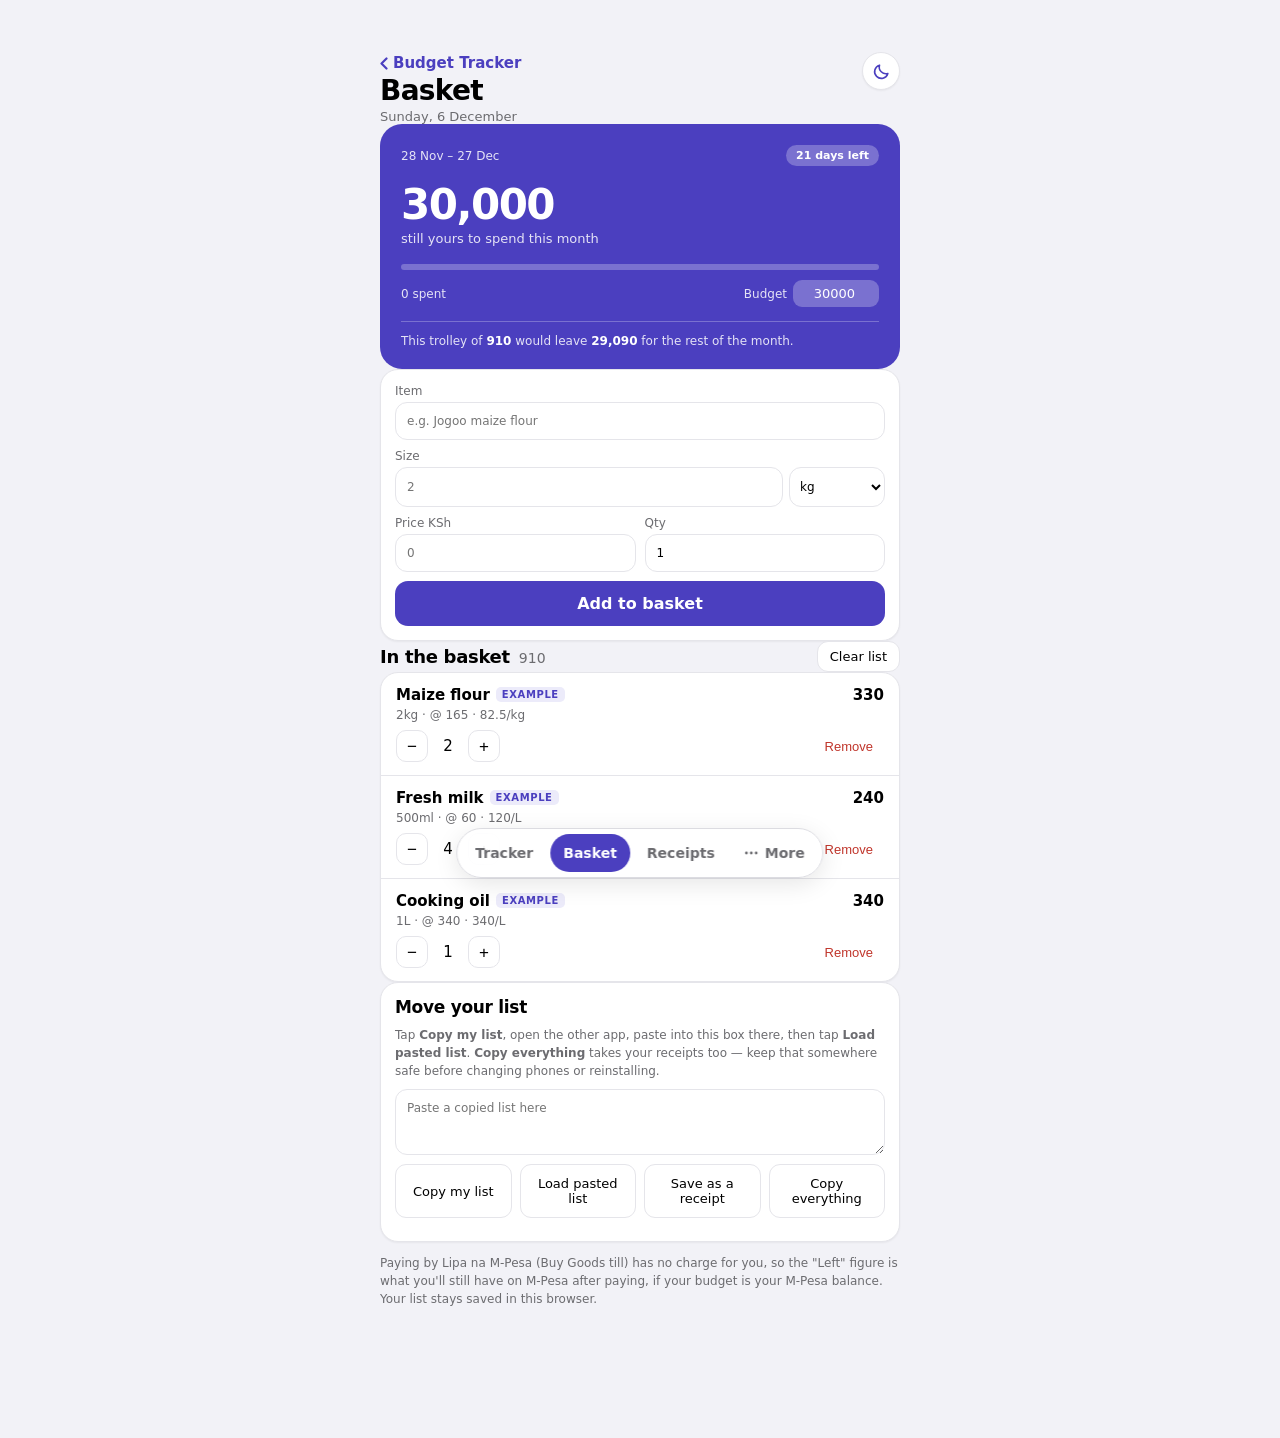
==== commit 2cee51f7: "6.52: the More tab replaces the hamburger The bottom bar grows a fourth item, More, which opens a sh" ====
--- a/app/src/main/assets/basket.html
+++ b/app/src/main/assets/basket.html
@@ -283,6 +283,7 @@
   <a class="tab" href="index.html">Tracker</a>
   <button type="button" class="tab on" id="tabBasket">Basket</button>
   <button type="button" class="tab" id="tabReceipts">Receipts</button>
+  <a class="tab" href="index.html#more"><svg class="tab-i" viewBox="0 0 24 24" aria-hidden="true"><circle cx="5.5" cy="12" r="1"/><circle cx="12" cy="12" r="1"/><circle cx="18.5" cy="12" r="1"/></svg>More</a>
 </nav>
 
 <div class="sheet" id="sheet" hidden>
@@ -905,8 +906,42 @@
   };
   st.cashRuns=st.cashRuns.filter(x=>x.id!==run.id);
   st.cashRuns.push(run);
+  // The tracker keeps a receipt -> run map of its own, so its receipts panel
+  // can see this slip is already booked and will not book it twice.
+  if(!st.receiptCash||typeof st.receiptCash!=='object')st.receiptCash={};
+  st.receiptCash[r.id]=run.id;
   try{localStorage.setItem(TRACKER_KEY,JSON.stringify(st))}catch(e){msg('Could not write to the tracker: '+e.message);return}
   r.cash=true;saveReceipts();renderReceipts();
+}
+
+/* The run follows the receipt it came from: a corrected date moves it, and a
+   deleted receipt takes it away. Without this a slip filed under the wrong
+   day left its cash claim on that day for good, and a deleted slip went on
+   taking its total off the pocket. */
+function withTracker(fn){
+  let st=null;
+  try{st=JSON.parse(localStorage.getItem(TRACKER_KEY)||'null')}catch(e){}
+  if(!st||typeof st!=='object')return;
+  if(!Array.isArray(st.cashRuns))st.cashRuns=[];
+  if(!st.receiptCash||typeof st.receiptCash!=='object')st.receiptCash={};
+  fn(st);
+  try{localStorage.setItem(TRACKER_KEY,JSON.stringify(st))}catch(e){}
+}
+const runIdFor=(st,r)=>st.receiptCash[r.id]||('cash-'+r.id);
+function syncCashRun(r){
+  if(!r||!r.cash)return;
+  withTracker(st=>{
+    const id=runIdFor(st,r);
+    st.cashRuns.forEach(x=>{if(x.id===id)x.date=r.date});
+  });
+}
+function dropCashRun(r){
+  if(!r||!r.cash)return;
+  withTracker(st=>{
+    const id=runIdFor(st,r);
+    st.cashRuns=st.cashRuns.filter(x=>x.id!==id);
+    delete st.receiptCash[r.id];
+  });
 }
 
 const lineTotalOf=i=>i.price*i.qty;
@@ -1111,7 +1146,7 @@
 $('oneDate').onchange=()=>{
   const v=$('oneDate').value;
   if(!/^\d{4}-\d{2}-\d{2}$/.test(v))return;
-  receipts.forEach(x=>{if(x.id===openId)x.date=v});
+  receipts.forEach(x=>{if(x.id===openId){x.date=v;syncCashRun(x)}});
   receipts.sort((a,b)=>a.date<b.date?1:a.date>b.date?-1:0);
   saveReceipts();renderReceipts();openReceipt(openId);
 };
@@ -1137,6 +1172,7 @@
     setTimeout(()=>{armedDel=false;b.textContent='Delete';b.classList.remove('confirm')},3000);
     return;
   }
+  receipts.forEach(x=>{if(x.id===openId)dropCashRun(x)});
   receipts=receipts.filter(x=>x.id!==openId);
   armedDel=false;b.textContent='Delete';b.classList.remove('confirm');
   saveReceipts();renderReceipts();show('receipts');
--- a/app/src/main/assets/css/theme.css
+++ b/app/src/main/assets/css/theme.css
@@ -0,0 +1,360 @@
+/* ==========================================================================
+   Budget Tracker — one palette, both pages
+   ==========================================================================
+   The tracker and Basket used to carry their own looks, which is exactly how
+   one app ends up reading as two stitched together. Everything visual that
+   both pages share now lives here: the type, the two themes, the engraving
+   and the tab bar. A page's own stylesheet may add components; it does not
+   get to invent colours.
+
+   Dark is the one it was designed for: Apple's Liquid Glass — translucent
+   panels over black, with the engraving behind them to refract. Light is
+   Wallet: a coloured card over grey. They are counterparts, not a filter
+   flip, which is why each theme sets every token rather than inheriting.
+   ========================================================================== */
+
+/* Bundled, so the type survives with no network. */
+@font-face {
+  font-family: 'Inter';
+  font-style: normal;
+  font-weight: 400 700;
+  font-display: swap;
+  src: url(../fonts/inter-var-latin.woff2) format('woff2');
+}
+
+:root, :root[data-theme="dark"] {
+  color-scheme: dark;
+
+  --bg: #000000;
+  --ink: #ffffff;
+  --ink2: #a8a8ad;
+  --ink3: #c9c9ce;
+  --line: rgba(255, 255, 255, 0.12);
+
+  --card: rgba(255, 255, 255, 0.06);
+  --card-2: rgba(255, 255, 255, 0.04);
+  --card-3: rgba(255, 255, 255, 0.10);
+  --card-line: rgba(255, 255, 255, 0.11);
+  --card-line-strong: rgba(255, 255, 255, 0.20);
+  --card-shadow: none;
+
+  --hero: rgba(255, 255, 255, 0.08);
+  --hero-line: rgba(255, 255, 255, 0.14);
+  --hero-ink: #ffffff;
+  --hero-dim: #a8a8ad;
+  --hero-track: rgba(255, 255, 255, 0.14);
+  /* The unfilled part of a gauge or a progress bar, on the PAGE rather than on
+     the hero card - white at 26% is invisible on a white card. */
+  --track: rgba(255, 255, 255, 0.14);
+  --hero-fill: #ff9f0a;
+
+  --tint: #ff9f0a;
+  --on-tint: #241500;
+  --tint-soft: rgba(255, 159, 10, 0.16);
+  --tint-line: rgba(255, 159, 10, 0.45);
+
+  --good: #30d158;
+  --good-soft: rgba(48, 209, 88, 0.15);
+  --warn: #ffd60a;
+  --bad: #ff6482;
+  --bad-soft: rgba(255, 100, 130, 0.14);
+
+  /* Three labels, not a scale. Each carries its own ink so the contrast holds
+     in either theme rather than relying on the page's. */
+  --chip-1: rgba(255, 159, 10, 0.16);  --chip-1-ink: #ffb340;
+  --chip-2: rgba(48, 209, 88, 0.15);   --chip-2-ink: #46d969;
+  --chip-3: rgba(255, 255, 255, 0.08); --chip-3-ink: #c9c9ce;
+
+  --grid: rgba(255, 255, 255, 0.10);
+  --axis: rgba(255, 255, 255, 0.22);
+
+  /* Sequential, light→dark, for magnitude only. Ordered by lightness, which
+     is what makes a ramp readable to everyone; the categorical data colours
+     are a separate, measured set and are not touched here. */
+  --ramp-1: #ffd9a0;
+  --ramp-2: #ffc46b;
+  --ramp-3: #ff9f0a;
+  --ramp-4: #c97a00;
+  --ramp-5: #8f5600;
+
+  --shell: rgba(40, 40, 42, 0.72);
+  --shell-line: rgba(255, 255, 255, 0.16);
+  --shell-shadow: none;
+
+  --decal-fill: rgba(255, 255, 255, 0.055);
+  --decal-line: rgba(255, 255, 255, 0.15);
+
+  --blur: blur(24px);
+  --body: "Inter", -apple-system, system-ui, sans-serif;
+  /* Kept as a name some rules still use; the numerals are Inter’s tabular set. */
+  --mono: "Inter", -apple-system, system-ui, sans-serif;
+  --r-sm: 12px;
+  --r-md: 15px;
+  --r-lg: 18px;
+  --r-xl: 22px;
+  --ease: cubic-bezier(0.22, 0.61, 0.36, 1);
+}
+
+:root[data-theme="light"] {
+  color-scheme: light;
+
+  --bg: #f2f2f7;
+  --ink: #000000;
+  --ink2: #6c6c70;
+  --ink3: #3c3c43;
+  --line: #e5e5ea;
+
+  --card: #ffffff;
+  --card-2: #f7f7fa;
+  --card-3: #efeff4;
+  --card-line: #e5e5ea;
+  --card-line-strong: #d6d6db;
+  --card-shadow: 0 1px 2px rgba(0, 0, 0, 0.05);
+
+  --hero: #4b3fbf;
+  --hero-line: transparent;
+  --hero-ink: #ffffff;
+  --hero-dim: rgba(255, 255, 255, 0.85);
+  --hero-track: rgba(255, 255, 255, 0.26);
+  --track: #e3e3e8;
+  --hero-fill: #ffffff;
+
+  --tint: #4b3fbf;
+  --on-tint: #ffffff;
+  --tint-soft: #ecebfa;
+  --tint-line: rgba(75, 63, 191, 0.40);
+
+  --good: #1f7a4d;
+  --good-soft: #e3f3ea;
+  --warn: #b45309;
+  --bad: #c0352b;
+  --bad-soft: rgba(192, 53, 43, 0.10);
+
+  --chip-1: #f3eefc;  --chip-1-ink: #5b43a8;
+  --chip-2: #e3f3ea;  --chip-2-ink: #1f7a4d;
+  --chip-3: #eef0f6;  --chip-3-ink: #44464f;
+
+  --grid: #ececf1;
+  --axis: #c7c7cc;
+
+  --ramp-1: #cfcaf0;
+  --ramp-2: #a49ce2;
+  --ramp-3: #7b70d4;
+  --ramp-4: #5a4fc0;
+  --ramp-5: #3f3596;
+
+  --shell: rgba(255, 255, 255, 0.88);
+  --shell-line: #dcdce1;
+  --shell-shadow: 0 6px 24px rgba(0, 0, 0, 0.10);
+
+  /* White would vanish on a pale ground, so the engraving is tinted instead. */
+  --decal-fill: #eceafa;
+  --decal-line: #d9d5ee;
+
+  --blur: none;
+}
+
+/* ── Minted ──────────────────────────────────────────────────────────────
+   A third look, not a third app: `data-look="minted"` repaints the SAME
+   tokens, so every component keeps working without knowing it exists. The
+   day/night switch still switches - minted simply has its own two.
+
+   Mint ground, ink that is green-black rather than black, white cards that
+   lift off it, and one deep green doing the work the lilac used to. The
+   categorical hues in the ring are NOT touched: those are measured for
+   contrast, and a palette is no reason to make a chart harder to read.
+   ──────────────────────────────────────────────────────────────────────── */
+
+/* Bundled like Inter, for the same reason: it has to survive with no network.
+   The heavy rounded weights are half of why this look reads the way it does,
+   so a fallback to the system sans is a different design. */
+@font-face {
+  font-family: 'Nunito';
+  font-style: normal;
+  font-weight: 400 900;
+  font-display: swap;
+  src: url(../fonts/nunito-var-latin.woff2) format('woff2');
+}
+
+:root[data-look="minted"] {
+  color-scheme: light;
+
+  --bg: #e4f2e6;
+  --ink: #0d2117;
+  --ink2: #5c7366;
+  --ink3: #2c4538;
+  --line: #d2e6d6;
+
+  --card: #ffffff;
+  --card-2: #f4faf5;
+  --card-3: #e9f4eb;
+  --card-line: #dcecdf;
+  --card-line-strong: #c9e0ce;
+  --card-shadow: 0 2px 10px rgba(13, 33, 23, 0.06);
+
+  /* A pale panel with the page's own ink on it, not a coloured card with
+     white ink: this is the one that carries the budget. */
+  --hero: #cfe8d5;
+  --hero-line: #bfdfc8;
+  --hero-ink: #0d2117;
+  --hero-dim: #4a6356;
+  --hero-track: rgba(13, 33, 23, 0.14);
+  --track: #dfeee2;
+  --hero-fill: #1f7a51;
+
+  --tint: #1f7a51;
+  --on-tint: #ffffff;
+  --tint-soft: #d8ede1;
+  --tint-line: rgba(31, 122, 81, 0.40);
+
+  --good: #1f7a51;
+  --good-soft: #dff0e6;
+  --warn: #8a4b10;
+  --bad: #c0392b;
+  --bad-soft: rgba(192, 57, 43, 0.10);
+
+  /* Out is sand, in is green, the rest is quiet. */
+  --chip-1: #fdeedd;  --chip-1-ink: #8a4b10;
+  --chip-2: #dff0e6;  --chip-2-ink: #15603e;
+  --chip-3: #e8eeea;  --chip-3-ink: #3f5248;
+
+  --grid: #dde9e0;
+  --axis: #b9cdbf;
+
+  --ramp-1: #d6ece0;
+  --ramp-2: #a9d8c0;
+  --ramp-3: #6fbf9a;
+  --ramp-4: #3f9b74;
+  --ramp-5: #1f7a51;
+
+  --shell: rgba(255, 255, 255, 0.90);
+  --shell-line: #d8e8dc;
+  --shell-shadow: 0 6px 24px rgba(13, 33, 23, 0.12);
+
+  --decal-fill: #d9edde;
+  --decal-line: #c7e2ce;
+
+  --blur: none;
+  --body: "Nunito", "Inter", -apple-system, system-ui, sans-serif;
+  --mono: "Nunito", "Inter", -apple-system, system-ui, sans-serif;
+  --r-sm: 14px;
+  --r-md: 18px;
+  --r-lg: 22px;
+  --r-xl: 28px;
+}
+
+/* Minted after dark: deep forest rather than black, and the mint brightens
+   enough to hold on it. More specific than the block above, so it wins. */
+:root[data-look="minted"][data-theme="dark"] {
+  color-scheme: dark;
+
+  --bg: #07130d;
+  --ink: #f2fbf5;
+  --ink2: #8da69a;
+  --ink3: #cfe3d7;
+  --line: rgba(255, 255, 255, 0.10);
+
+  --card: #11211a;
+  --card-2: #0d1b15;
+  --card-3: #16291f;
+  --card-line: rgba(255, 255, 255, 0.09);
+  --card-line-strong: rgba(255, 255, 255, 0.18);
+  --card-shadow: none;
+
+  --hero: #16291f;
+  --hero-line: rgba(255, 255, 255, 0.10);
+  --hero-ink: #f2fbf5;
+  --hero-dim: #8da69a;
+  --hero-track: rgba(255, 255, 255, 0.12);
+  --track: rgba(255, 255, 255, 0.12);
+  --hero-fill: #3ddc97;
+
+  --tint: #3ddc97;
+  --on-tint: #04150d;
+  --tint-soft: rgba(61, 220, 151, 0.14);
+  --tint-line: rgba(61, 220, 151, 0.45);
+
+  --good: #3ddc97;
+  --good-soft: rgba(61, 220, 151, 0.15);
+  --warn: #ffc05c;
+  --bad: #ff6b5e;
+  --bad-soft: rgba(255, 107, 94, 0.14);
+
+  --chip-1: rgba(255, 192, 92, 0.16);   --chip-1-ink: #ffc05c;
+  --chip-2: rgba(61, 220, 151, 0.15);   --chip-2-ink: #58e0a6;
+  --chip-3: rgba(255, 255, 255, 0.07);  --chip-3-ink: #cfe3d7;
+
+  --grid: rgba(255, 255, 255, 0.10);
+  --axis: rgba(255, 255, 255, 0.22);
+
+  --ramp-1: #cdf3e0;
+  --ramp-2: #8ee4bd;
+  --ramp-3: #55d2a0;
+  --ramp-4: #2aa87c;
+  --ramp-5: #177153;
+
+  --shell: rgba(17, 33, 26, 0.78);
+  --shell-line: rgba(255, 255, 255, 0.14);
+  --shell-shadow: none;
+
+  --decal-fill: rgba(61, 220, 151, 0.05);
+  --decal-line: rgba(61, 220, 151, 0.14);
+
+  --blur: blur(24px);
+}
+
+/* Heavier than Inter needs to be: Nunito's weight reads light at the sizes
+   the headings use, and the rounded shapes are what carry the look. */
+:root[data-look="minted"] h1,
+:root[data-look="minted"] h2,
+:root[data-look="minted"] h3 { font-weight: 800; letter-spacing: -.02em; }
+
+/* Without this, a `width: 100%` field plus its own padding is wider than its
+   card — which is what made every input on a phone overflow and the row below
+   it wrap into a column of 130px-tall boxes. */
+html { background: var(--bg); }
+*, *::before, *::after { box-sizing: border-box; }
+
+/* ── The engraving ───────────────────────────────────────────────────────── */
+/* Fixed and behind everything: it must not scroll into view as a seam, and in
+   the dark theme it is what the glass panels have to refract. */
+.decal {
+  position: fixed; inset: 0; z-index: -1; pointer-events: none; overflow: hidden;
+}
+.decal svg { position: absolute; fill: var(--decal-fill); stroke: var(--decal-line); }
+.decal .d1 { top: -70px; right: -130px; width: 320px; transform: rotate(8deg); }
+.decal .d2 { bottom: 54px; left: -150px; width: 290px; transform: rotate(-166deg); }
+
+/* ── The floating tab bar ────────────────────────────────────────────────── */
+/* The same bar on both pages, so moving between them feels like one app. */
+.tabs {
+  position: fixed; left: 50%; transform: translateX(-50%);
+  bottom: calc(22px + env(safe-area-inset-bottom, 0px));
+  z-index: 30; display: flex; gap: 4px; padding: 5px;
+  border-radius: 999px; background: var(--shell); border: 1px solid var(--shell-line);
+  box-shadow: var(--shell-shadow);
+  backdrop-filter: blur(30px); -webkit-backdrop-filter: blur(30px);
+  transition: transform .25s var(--ease), opacity .25s var(--ease);
+}
+/* Out of the way on the way down. The translateX stays: it is what centres the
+   bar, and dropping it here would slide the bar sideways as well as away. */
+.tabs.away {
+  transform: translateX(-50%) translateY(calc(100% + 28px + env(safe-area-inset-bottom, 0px)));
+  opacity: 0;
+}
+.tab {
+  display: flex; align-items: center; gap: 7px;
+  /* Four items now (More joined Tracker, Basket and Receipts), so the sides
+     are narrower than the 20px three could afford: 375px still has to fit. */
+  padding: 10px 13px; border-radius: 999px; border: 0;
+  background: transparent; color: var(--ink2);
+  font: inherit; font-size: 14px; font-weight: 600;
+  cursor: pointer; text-decoration: none; white-space: nowrap;
+}
+.tab.on { background: var(--tint); color: var(--on-tint); }
+.tab-i {
+  width: 18px; height: 18px; display: block; flex: none; margin: 0 -2px 0 -3px;
+  fill: none; stroke: currentColor; stroke-width: 1.75; stroke-linecap: round; stroke-linejoin: round;
+}
+
+@media print { .decal, .tabs { display: none !important; } }
